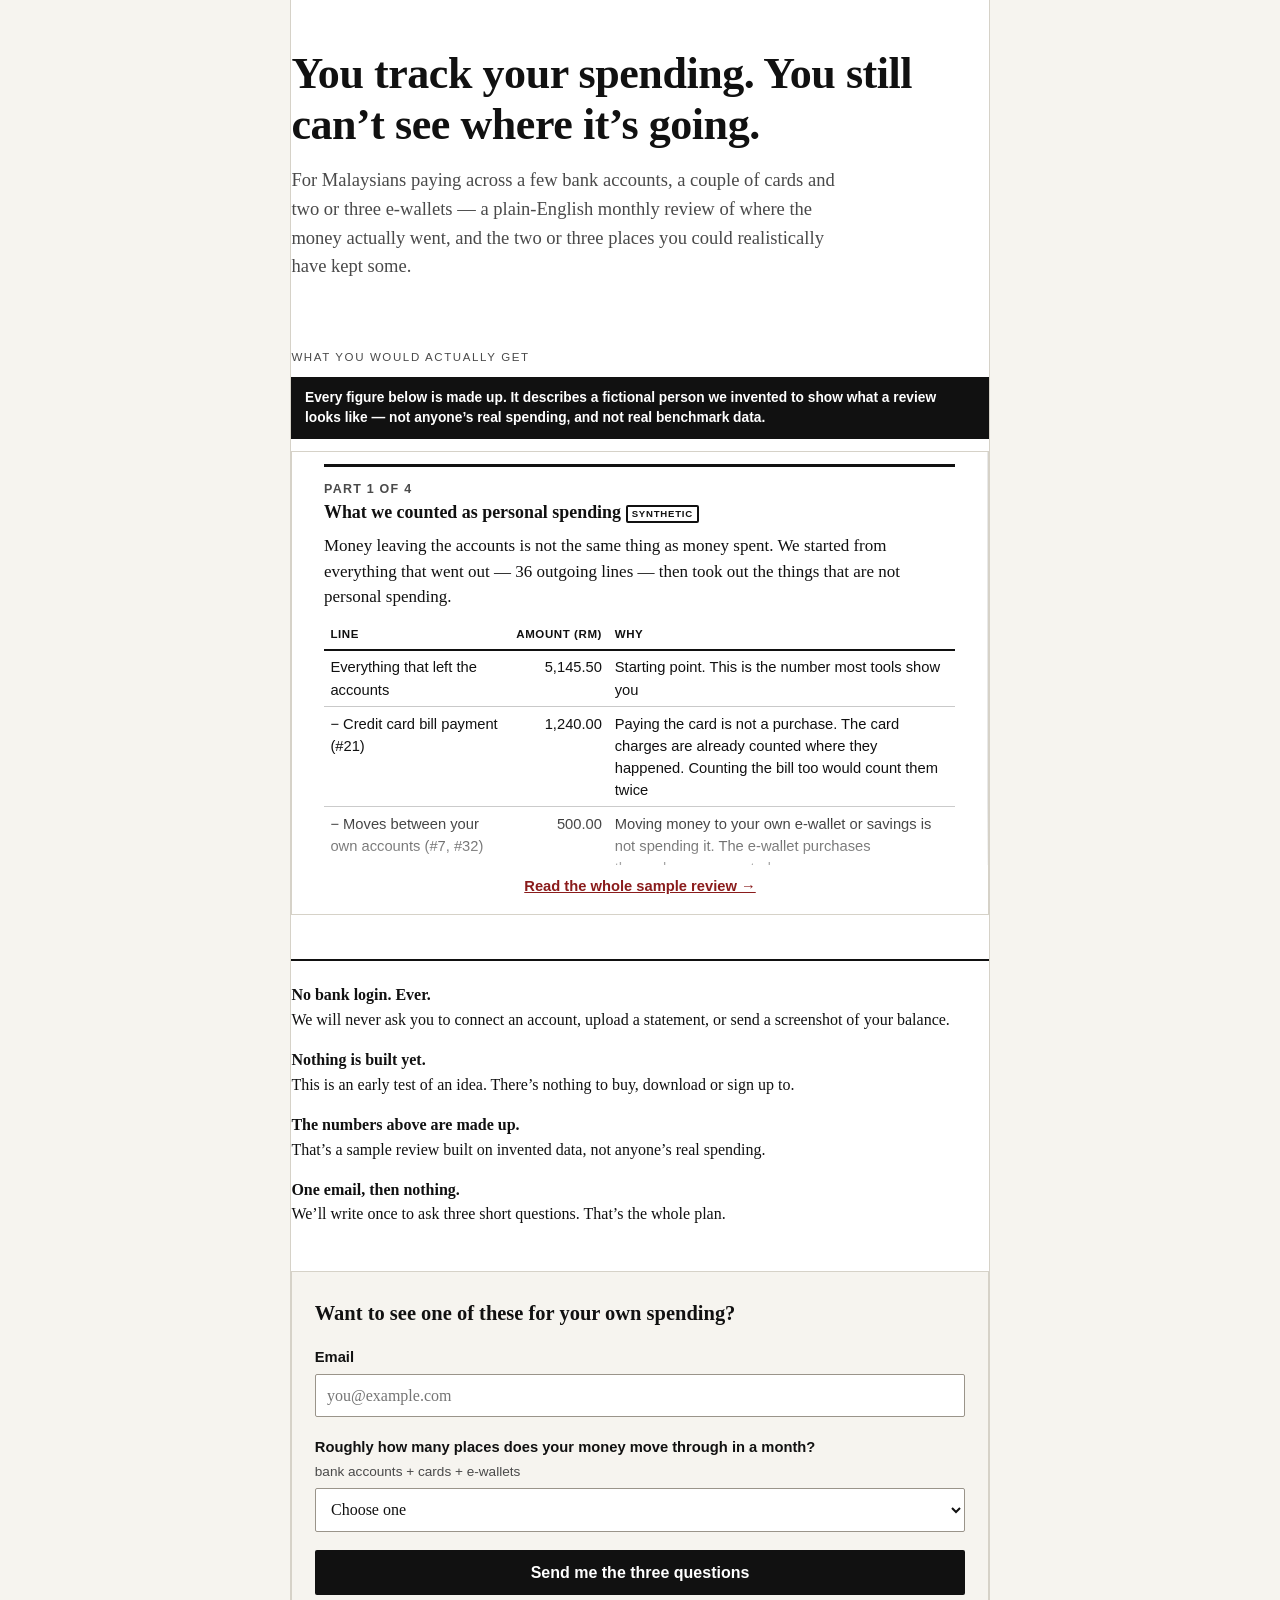
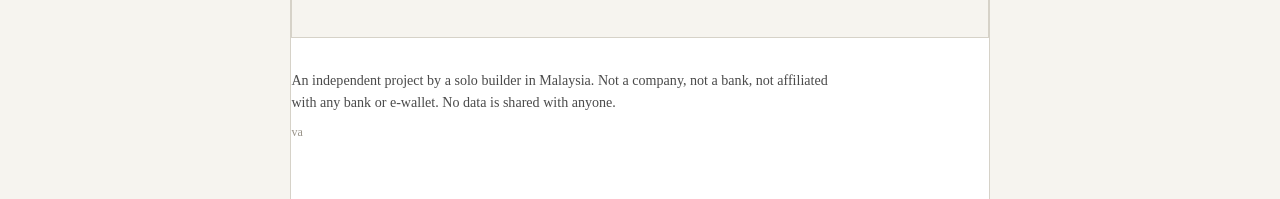
==== docs/a/index.html @ 4fb74e1a "Landing-page smoke test: two variants, sample review, cookieless instrumentation Two URLs (/a, /b) d" ====
<!DOCTYPE html>
<html lang="en">
<head>
<meta charset="utf-8">
<meta name="viewport" content="width=device-width, initial-scale=1">
<title>You track your spending. You still can&#x27;t see where it&#x27;s going.</title>
<meta name="description" content="An early test of an idea: a plain-English monthly spending review for Malaysians paying across several accounts. Nothing is built yet.">
<meta name="robots" content="noindex">
<meta property="og:title" content="You track your spending. You still can&#x27;t see where it&#x27;s going.">
<meta property="og:description" content="An early test of an idea. Nothing is built yet, nothing to buy.">
<meta property="og:type" content="website">
<link rel="stylesheet" href="../assets/site.css">
</head>
<body data-variant="a">
<div class="wrap">
<main>

  <section class="hero">
    <h1>You track your spending. You still can&rsquo;t see where it&rsquo;s going.</h1>
    <p class="sub">For Malaysians paying across a few bank accounts, a couple of cards and two or three e-wallets &mdash; a plain-English monthly review of where the money actually went, and the two or three places you could realistically have kept some.</p>
  </section>

  <section class="artifact">
    <p class="artifact-label">What you would actually get</p>
    <p class="synthetic-flag">Every figure below is made up. It describes a fictional person we
       invented to show what a review looks like &mdash; not anyone&rsquo;s real spending, and not
       real benchmark data.</p>
    <div class="frame">
      <iframe id="review-frame" src="../review/" title="Sample monthly spending review, built on invented data" loading="eager"></iframe>
      <a class="frame-hit" href="../review/" target="_blank" rel="noopener" aria-label="Read the whole sample review"></a>
      <div class="frame-cta" aria-hidden="true"><span>Read the whole sample review &rarr;</span></div>
    </div>
  </section>

  <section class="trust">
    <p><strong>No bank login. Ever.</strong> We will never ask you to connect an account, upload a statement, or send a screenshot of your balance.</p>
    <p><strong>Nothing is built yet.</strong> This is an early test of an idea. There&rsquo;s nothing to buy, download or sign up to.</p>
    <p><strong>The numbers above are made up.</strong> That&rsquo;s a sample review built on invented data, not anyone&rsquo;s real spending.</p>
    <p><strong>One email, then nothing.</strong> We&rsquo;ll write once to ask three short questions. That&rsquo;s the whole plan.</p>
  </section>

  <section class="signup" id="signup">
    <h2>Want to see one of these for your own spending?</h2>
    <form id="signup-form" novalidate>
      <div class="field">
        <label for="email">Email</label>
        <input type="email" id="email" name="email" autocomplete="email" required
               placeholder="you@example.com">
      </div>
      <div class="field">
        <label for="accounts">Roughly how many places does your money move through in a month?
          <span class="hint">bank accounts + cards + e-wallets</span>
        </label>
        <select id="accounts" name="accounts" required>
          <option value="" selected disabled>Choose one</option>
          <option value="1-2">1&ndash;2</option>
          <option value="3-4">3&ndash;4</option>
          <option value="5-6">5&ndash;6</option>
          <option value="7plus">7 or more</option>
        </select>
      </div>
      <input type="text" name="_honey" class="hp" tabindex="-1" autocomplete="off" aria-hidden="true">
      <button type="submit" id="submit-btn">Send me the three questions</button>
      <p class="msg" id="form-msg" role="status" aria-live="polite"></p>
    </form>
  </section>

  <footer>
    <p>An independent project by a solo builder in Malaysia. Not a company, not a bank, not
       affiliated with any bank or e-wallet. No data is shared with anyone.</p>
    <p class="variant-tag">va</p>
  </footer>

</main>
</div>
<noscript><img src="https://hits.sh/hen49.jul7v2v.smoke/a/load.svg" alt="" width="1" height="1" style="position:absolute;left:-9999px"></noscript>
<script src="../assets/site.js"></script>
</body>
</html>
---- docs/assets/site.css ----
:root{
  --ink:#111;
  --paper:#fff;
  --muted:#4a4a4a;
  --hair:#d6d2c8;
  --wash:#f6f4ef;
  --accent:#8a1c1c;
}
*{box-sizing:border-box}
html{-webkit-text-size-adjust:100%}
body{
  margin:0;
  background:var(--wash);
  color:var(--ink);
  font-family:Georgia,"Times New Roman",serif;
  font-size:18px;
  line-height:1.55;
  font-variant-numeric:lining-nums;
  font-feature-settings:"lnum" 1;
}
.wrap{max-width:46rem;margin:0 auto;padding:0 1.15rem}
main{background:var(--paper);border-left:1px solid var(--hair);border-right:1px solid var(--hair)}
@media (max-width:48rem){main{border:0}}

/* ---- masthead ------------------------------------------------------ */
.hero{padding:3rem 0 2rem}
h1{
  font-size:clamp(1.85rem,5.2vw,2.75rem);
  line-height:1.16;
  margin:0 0 1rem;
  letter-spacing:-.01em;
}
.sub{font-size:clamp(1.02rem,2.4vw,1.16rem);color:var(--muted);margin:0;max-width:34rem}

/* ---- the artifact -------------------------------------------------- */
.artifact{margin:2.25rem 0 0}
.artifact-label{
  font-family:-apple-system,BlinkMacSystemFont,"Segoe UI",Roboto,sans-serif;
  font-size:.72rem;letter-spacing:.14em;text-transform:uppercase;
  color:var(--muted);margin:0 0 .6rem;
}
/* The page deliberately scrolls past the review's own synthetic banner so the
   visible slice contains actual figures. This label carries that warning at
   full strength above the frame; each part inside is also chip-labelled. */
.synthetic-flag{
  font-family:-apple-system,BlinkMacSystemFont,"Segoe UI",Roboto,sans-serif;
  font-size:.86rem;line-height:1.45;font-weight:600;
  background:#111;color:#fff;padding:.7rem .85rem;margin:0 0 .75rem;
}
.frame{
  position:relative;
  border:1px solid var(--hair);
  background:#e9e9e9;
  height:29rem;
  overflow:hidden;
}
@media (max-width:40rem){.frame{height:27rem}}
/* pointer-events:none keeps the visitor from scrolling the preview independently;
   the transparent .frame-hit above it takes the click and opens the full review. */
.frame iframe{width:100%;height:100%;border:0;display:block;pointer-events:none}
.frame-hit{position:absolute;inset:0;z-index:3;display:block}
.frame::after{
  content:"";position:absolute;left:0;right:0;bottom:0;height:7rem;z-index:1;
  background:linear-gradient(to bottom,rgba(255,255,255,0),#fff 88%);
  pointer-events:none;
}
/* Sits above the fade, not under it, or the one call to action on the
   artifact ends up ghosted out by its own gradient. */
.frame-cta{
  position:absolute;left:0;right:0;bottom:0;z-index:2;
  text-align:center;padding:.65rem .9rem 1rem;background:#fff;
  font-family:-apple-system,BlinkMacSystemFont,"Segoe UI",Roboto,sans-serif;
  font-size:.92rem;
}
.frame-cta span{color:var(--accent);font-weight:600;text-decoration:underline}
.frame-hit:focus-visible{outline:3px solid var(--accent);outline-offset:-3px}
.artifact-note{
  font-family:-apple-system,BlinkMacSystemFont,"Segoe UI",Roboto,sans-serif;
  font-size:.82rem;color:var(--muted);margin:.7rem 0 0;
}

/* ---- trust block --------------------------------------------------- */
.trust{margin:2.75rem 0 0;border-top:2px solid var(--ink);padding-top:1.4rem}
.trust p{margin:0 0 .95rem;font-size:1rem}
.trust p:last-child{margin-bottom:0}
.trust strong{display:block}

/* ---- form ---------------------------------------------------------- */
.signup{
  margin:2.75rem 0 0;padding:1.75rem 1.4rem 1.6rem;
  background:var(--wash);border:1px solid var(--hair);
}
.signup h2{font-size:1.28rem;margin:0 0 1.2rem;line-height:1.3}
label{
  display:block;margin:0 0 .35rem;
  font-family:-apple-system,BlinkMacSystemFont,"Segoe UI",Roboto,sans-serif;
  font-size:.92rem;font-weight:600;
}
.hint{
  display:block;font-weight:400;color:var(--muted);font-size:.85rem;margin-top:.15rem;
}
input[type=email],select{
  width:100%;padding:.72rem .7rem;font-size:1rem;font-family:inherit;
  border:1px solid #9a948a;background:#fff;color:var(--ink);border-radius:2px;
}
input[type=email]:focus,select:focus{outline:2px solid var(--accent);outline-offset:1px}
.field{margin:0 0 1.15rem}
button{
  width:100%;padding:.85rem 1rem;font-size:1rem;font-weight:700;
  font-family:-apple-system,BlinkMacSystemFont,"Segoe UI",Roboto,sans-serif;
  background:var(--ink);color:#fff;border:0;border-radius:2px;cursor:pointer;
}
button:hover{background:#000}
button[disabled]{opacity:.55;cursor:default}
.hp{position:absolute;left:-9999px;width:1px;height:1px;overflow:hidden}
.msg{
  margin:1rem 0 0;font-size:.95rem;
  font-family:-apple-system,BlinkMacSystemFont,"Segoe UI",Roboto,sans-serif;
}
.msg.err{color:var(--accent)}

/* ---- footer -------------------------------------------------------- */
footer{
  margin:0;padding:2rem 0 3rem;font-size:.88rem;color:var(--muted);
}
footer p{margin:0 0 .6rem;max-width:34rem}
.variant-tag{font-size:.75rem;color:#9a948a}
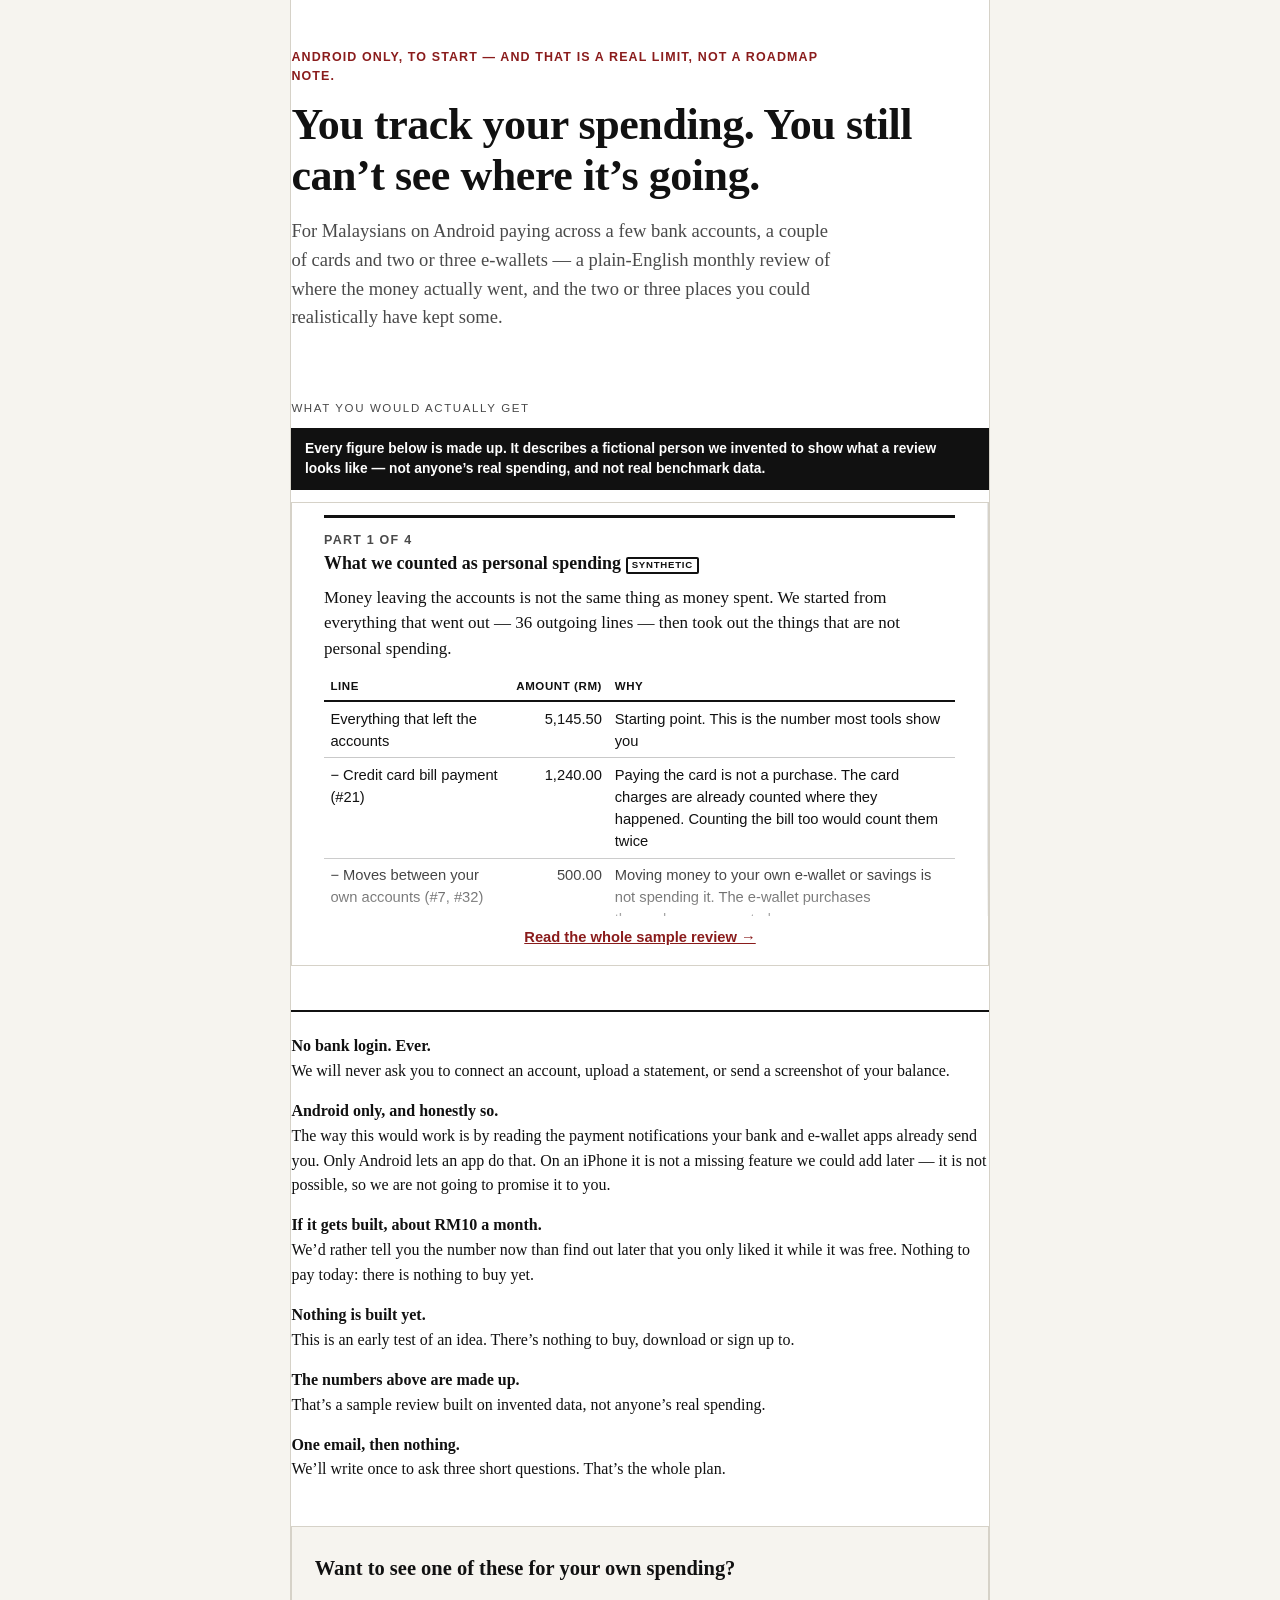
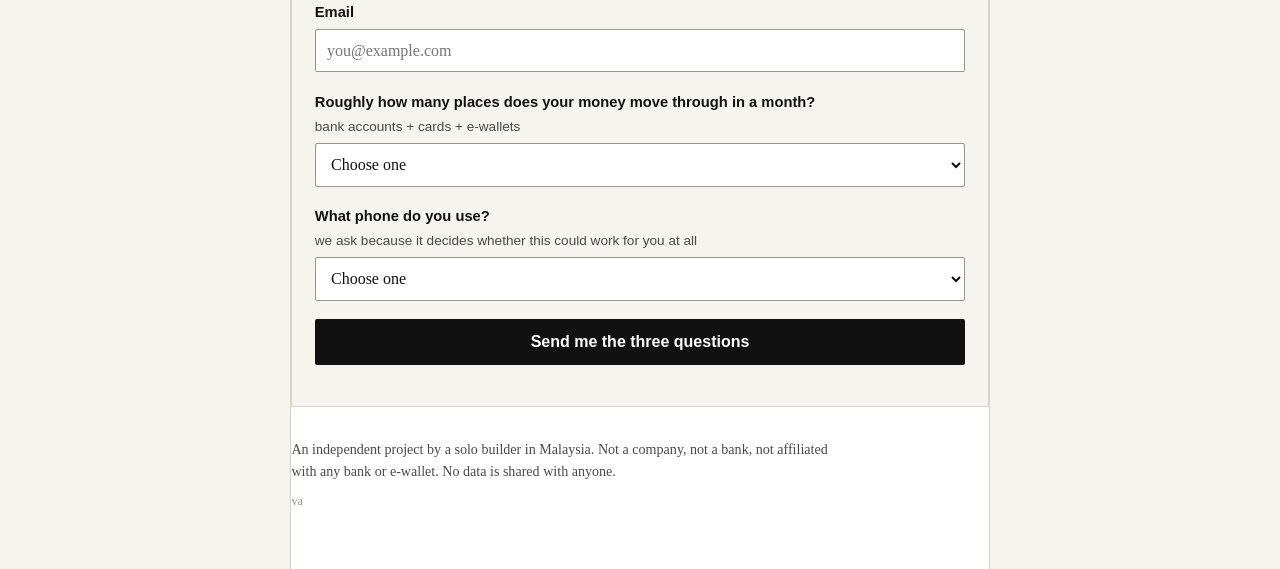
==== commit 823d4e8f: "Name Android in the promise, capture platform on signup, state the price HEN-39 closed as a narrow v" ====
--- a/docs/a/index.html
+++ b/docs/a/index.html
@@ -16,8 +16,9 @@
 <main>
 
   <section class="hero">
+    <p class="kicker">Android only, to start &mdash; and that is a real limit, not a roadmap note.</p>
     <h1>You track your spending. You still can&rsquo;t see where it&rsquo;s going.</h1>
-    <p class="sub">For Malaysians paying across a few bank accounts, a couple of cards and two or three e-wallets &mdash; a plain-English monthly review of where the money actually went, and the two or three places you could realistically have kept some.</p>
+    <p class="sub">For Malaysians on Android paying across a few bank accounts, a couple of cards and two or three e-wallets &mdash; a plain-English monthly review of where the money actually went, and the two or three places you could realistically have kept some.</p>
   </section>
 
   <section class="artifact">
@@ -34,6 +35,13 @@
 
   <section class="trust">
     <p><strong>No bank login. Ever.</strong> We will never ask you to connect an account, upload a statement, or send a screenshot of your balance.</p>
+    <p><strong>Android only, and honestly so.</strong> The way this would work is by reading the
+       payment notifications your bank and e-wallet apps already send you. Only Android lets an app
+       do that. On an iPhone it is not a missing feature we could add later &mdash; it is not
+       possible, so we are not going to promise it to you.</p>
+    <p><strong>If it gets built, about RM10 a month.</strong> We&rsquo;d rather tell you the number
+       now than find out later that you only liked it while it was free. Nothing to pay today:
+       there is nothing to buy yet.</p>
     <p><strong>Nothing is built yet.</strong> This is an early test of an idea. There&rsquo;s nothing to buy, download or sign up to.</p>
     <p><strong>The numbers above are made up.</strong> That&rsquo;s a sample review built on invented data, not anyone&rsquo;s real spending.</p>
     <p><strong>One email, then nothing.</strong> We&rsquo;ll write once to ask three short questions. That&rsquo;s the whole plan.</p>
@@ -59,6 +67,18 @@
           <option value="7plus">7 or more</option>
         </select>
       </div>
+      <div class="field">
+        <label for="phone">What phone do you use?
+          <span class="hint">we ask because it decides whether this could work for you at all</span>
+        </label>
+        <select id="phone" name="phone" required>
+          <option value="" selected disabled>Choose one</option>
+          <option value="android">Android</option>
+          <option value="iphone">iPhone</option>
+          <option value="other">Something else / both</option>
+        </select>
+        <p class="platform-note" id="platform-note" role="status" aria-live="polite"></p>
+      </div>
       <input type="text" name="_honey" class="hp" tabindex="-1" autocomplete="off" aria-hidden="true">
       <button type="submit" id="submit-btn">Send me the three questions</button>
       <p class="msg" id="form-msg" role="status" aria-live="polite"></p>
--- a/docs/assets/site.css
+++ b/docs/assets/site.css
@@ -31,6 +31,20 @@
   letter-spacing:-.01em;
 }
 .sub{font-size:clamp(1.02rem,2.4vw,1.16rem);color:var(--muted);margin:0;max-width:34rem}
+/* Platform limit, above the headline and identical on both variants. Set in the
+   sans stack: Georgia has no lining figures and this sits beside "RM10" copy. */
+.kicker{
+  font-family:-apple-system,BlinkMacSystemFont,"Segoe UI",Roboto,sans-serif;
+  font-size:.78rem;letter-spacing:.09em;text-transform:uppercase;font-weight:600;
+  color:var(--accent);margin:0 0 .85rem;max-width:34rem;line-height:1.5;
+}
+.platform-note{
+  font-family:-apple-system,BlinkMacSystemFont,"Segoe UI",Roboto,sans-serif;
+  font-size:.88rem;line-height:1.5;margin:.55rem 0 0;color:var(--ink);
+  background:var(--wash);border-left:3px solid var(--accent);padding:.6rem .7rem;
+  display:none;
+}
+.platform-note.show{display:block}
 
 /* ---- the artifact -------------------------------------------------- */
 .artifact{margin:2.25rem 0 0}
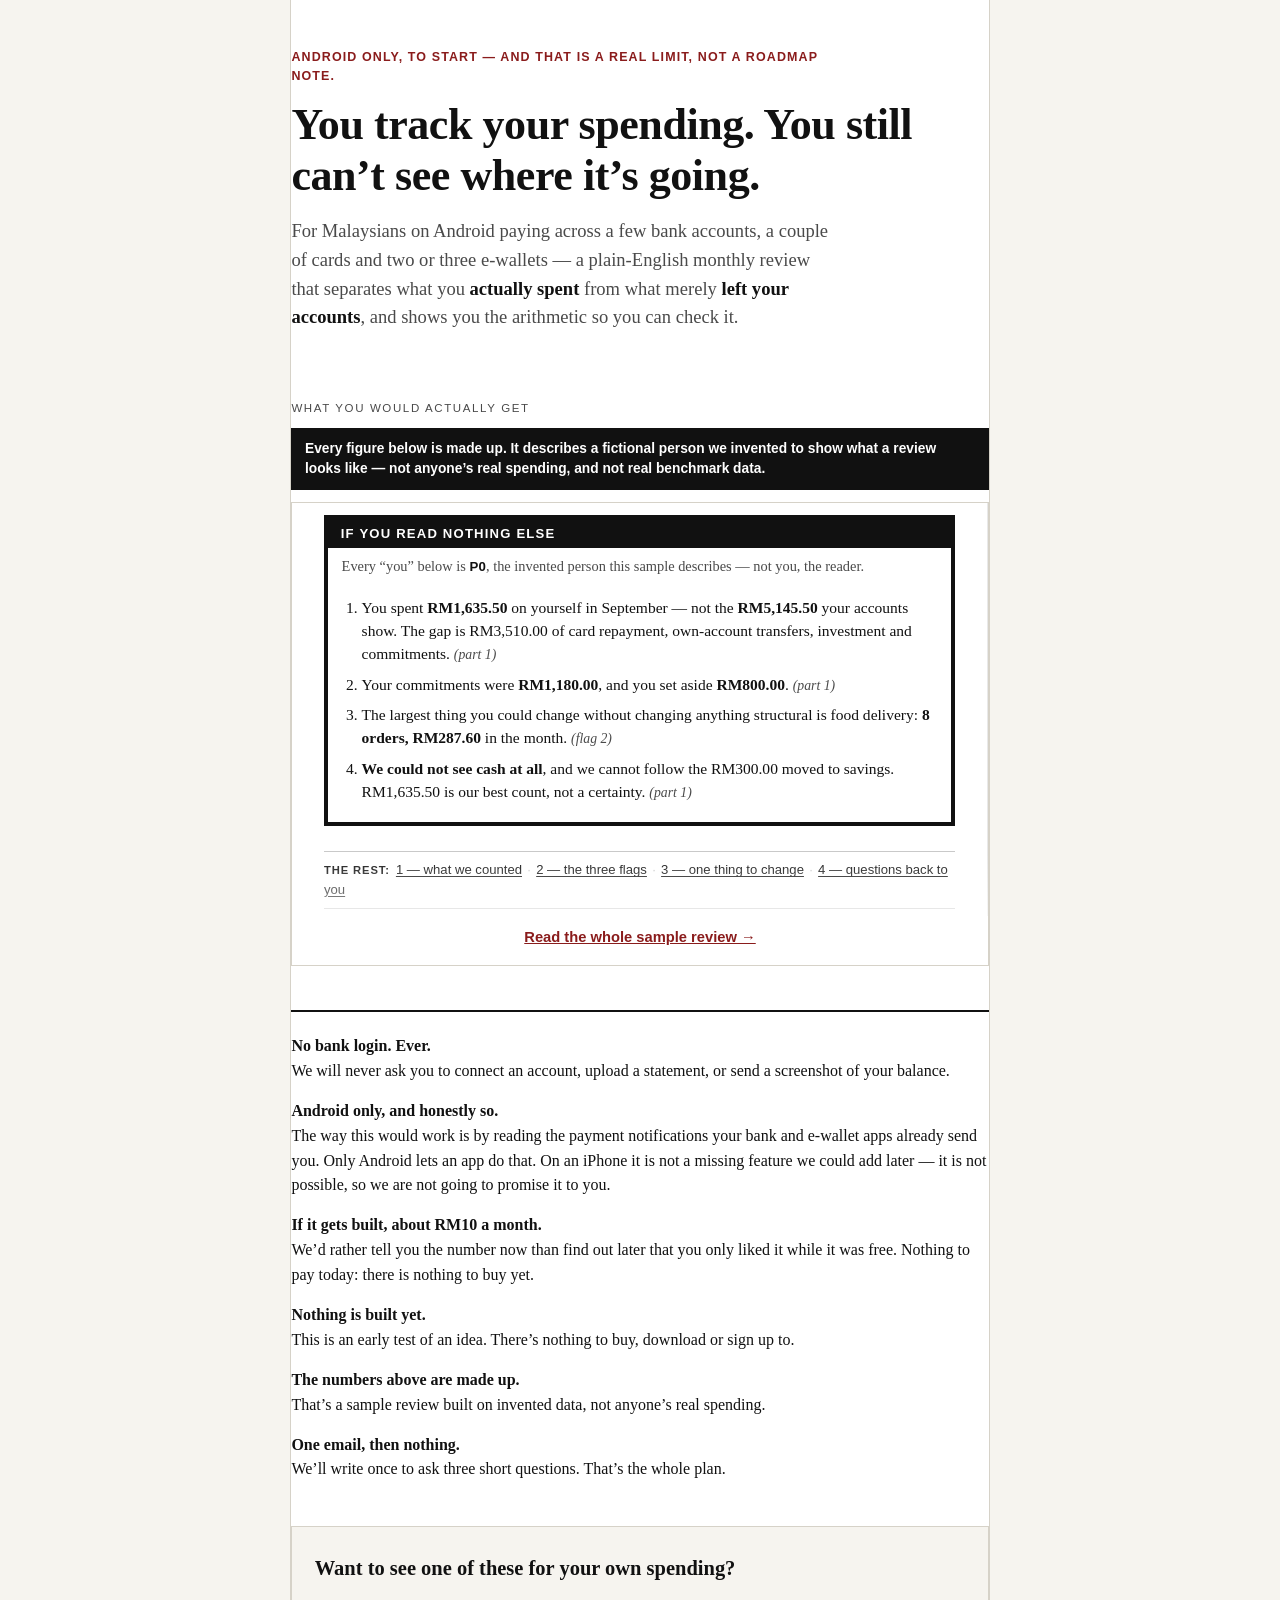
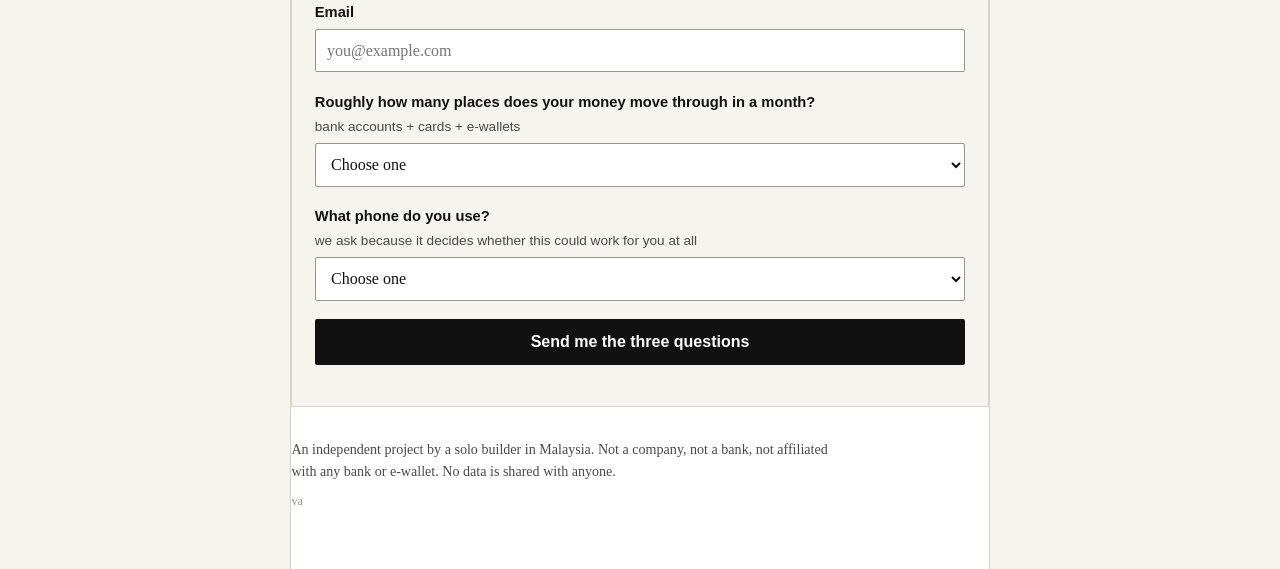
==== commit 71acb6ef: "Stop both subheads promising savings the artifact refuses Variant A ended on "the two or three place" ====
--- a/docs/a/index.html
+++ b/docs/a/index.html
@@ -18,7 +18,7 @@
   <section class="hero">
     <p class="kicker">Android only, to start &mdash; and that is a real limit, not a roadmap note.</p>
     <h1>You track your spending. You still can&rsquo;t see where it&rsquo;s going.</h1>
-    <p class="sub">For Malaysians on Android paying across a few bank accounts, a couple of cards and two or three e-wallets &mdash; a plain-English monthly review of where the money actually went, and the two or three places you could realistically have kept some.</p>
+    <p class="sub">For Malaysians on Android paying across a few bank accounts, a couple of cards and two or three e-wallets &mdash; a plain-English monthly review that separates what you <strong>actually spent</strong> from what merely <strong>left your accounts</strong>, and shows you the arithmetic so you can check it.</p>
   </section>
 
   <section class="artifact">
--- a/docs/assets/site.css
+++ b/docs/assets/site.css
@@ -31,6 +31,9 @@
   letter-spacing:-.01em;
 }
 .sub{font-size:clamp(1.02rem,2.4vw,1.16rem);color:var(--muted);margin:0;max-width:34rem}
+/* The two halves of the distinction the artifact is actually built on. Darkened
+   rather than bolded — a heavy weight here would out-shout the headline. */
+.sub strong{font-weight:600;color:var(--ink)}
 /* Platform limit, above the headline and identical on both variants. Set in the
    sans stack: Georgia has no lining figures and this sits beside "RM10" copy. */
 .kicker{
@@ -55,7 +58,9 @@
 }
 /* The page deliberately scrolls past the review's own synthetic banner so the
    visible slice contains actual figures. This label carries that warning at
-   full strength above the frame; each part inside is also chip-labelled. */
+   full strength above the frame; each part inside is also chip-labelled, and
+   the parked slice opens on the line naming P0 as the person the figures
+   describe. Three statements of it, none of them load-bearing alone. */
 .synthetic-flag{
   font-family:-apple-system,BlinkMacSystemFont,"Segoe UI",Roboto,sans-serif;
   font-size:.86rem;line-height:1.45;font-weight:600;
